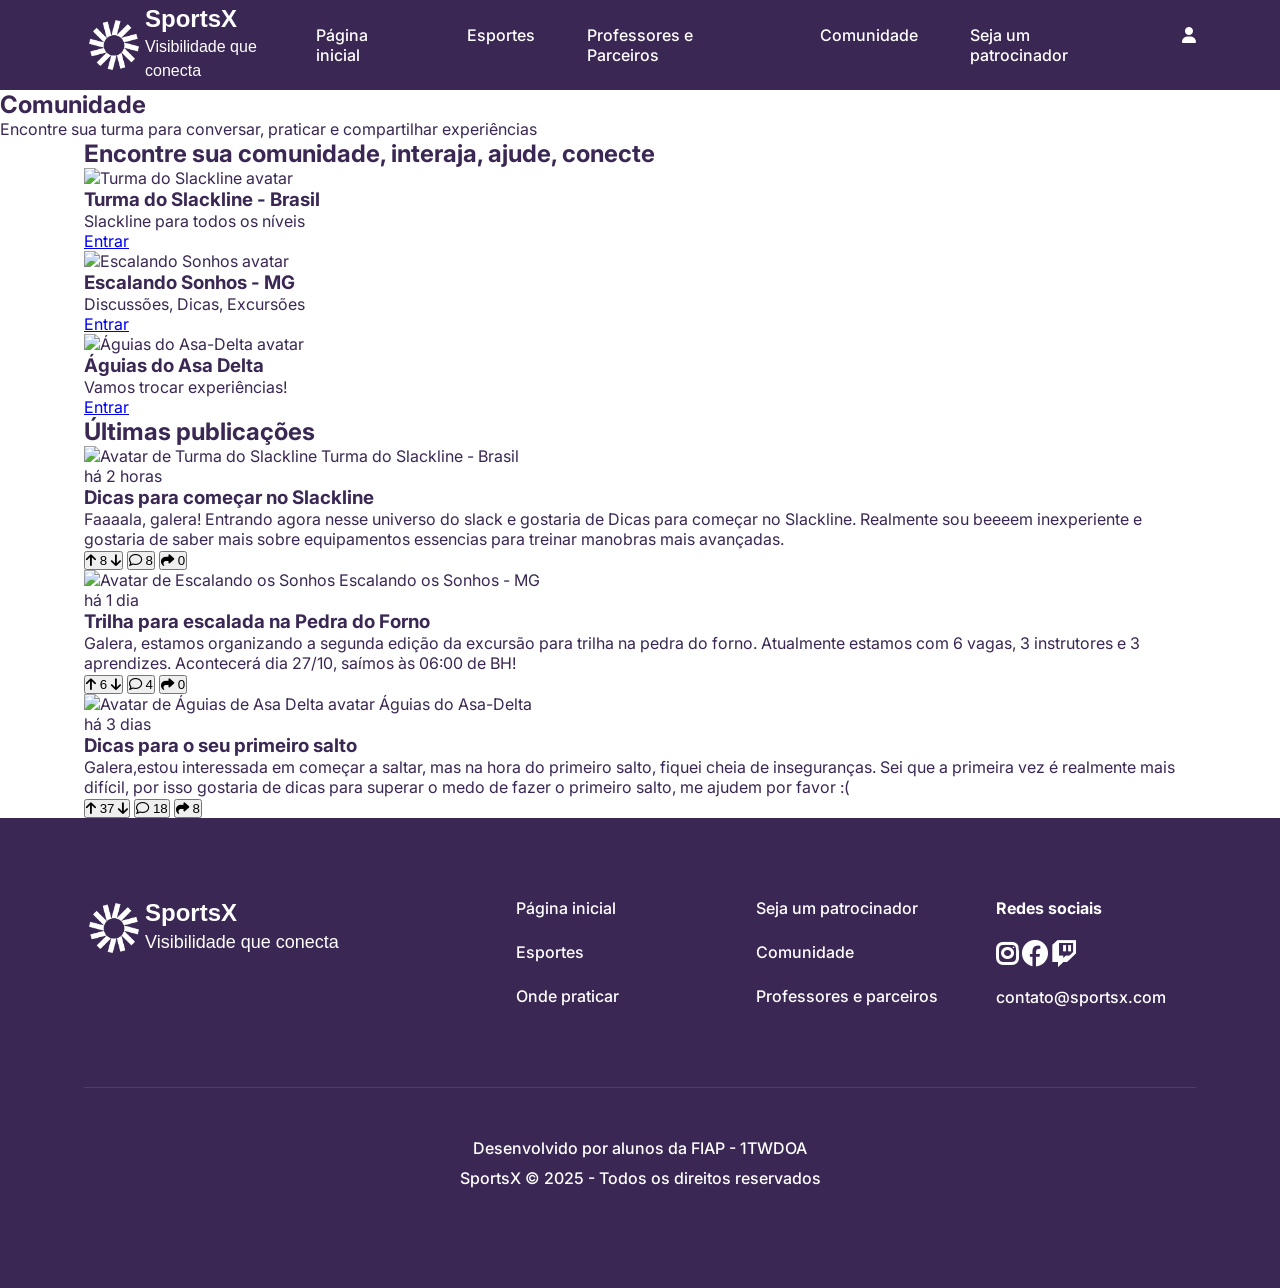
==== comunidade.html @ b51b9fe9 "unindo repositorios" ====
<!DOCTYPE html>
<html lang="pt-BR">

<head>
    <meta charset="UTF-8" />
    <meta name="viewport" content="width=device-width, initial-scale=1.0" />
    <title>Sports X</title>

    <!-- favicon -->
    <link rel="icon" href="images/favicon.io.webp" type="image/png" />

    <!-- Chamada google fonts -->

    <!-- fonte Instrument -->
    <link rel="preconnect" href="https://fonts.googleapis.com" />
    <link rel="preconnect" href="https://fonts.gstatic.com" crossorigin />
    <link
        href="https://fonts.googleapis.com/css2?family=Instrument+Sans:ital,wght@0,400..700;1,400..700&family=Inter:ital,opsz,wght@0,14..32,100..900;1,14..32,100..900&display=swap"
        rel="stylesheet" />

    <!-- fonte Outfit -->
    <link rel="preconnect" href="https://fonts.googleapis.com" />
    <link rel="preconnect" href="https://fonts.gstatic.com" crossorigin />
    <link
        href="https://fonts.googleapis.com/css2?family=Instrument+Sans:ital,wght@0,400..700;1,400..700&family=Inter:ital,opsz,wght@0,14..32,100..900;1,14..32,100..900&display=swap"
        rel="stylesheet" />

    <!-- fonte Inter -->
    <link rel="preconnect" href="https://fonts.googleapis.com" />
    <link rel="preconnect" href="https://fonts.gstatic.com" crossorigin />
    <link
        href="https://fonts.googleapis.com/css2?family=Inter:ital,opsz,wght@0,14..32,100..900;1,14..32,100..900&display=swap"
        rel="stylesheet" />

    <!-- Chamada FontAwesome -->
    <link rel="stylesheet" href="https://cdnjs.cloudflare.com/ajax/libs/font-awesome/6.4.0/css/all.min.css" />

    <!-- Chamada CSS  -->
    <link rel="stylesheet" href="css/style.css" />
    <link rel="stylesheet" href="css/var.css" />
</head>

<body>
    <header class="site-header">
        <div class="header-container container">
            <a href="#" class="logo">
                <img src="images/logo.webp" alt="logo SportsX" class="logo-icon">
                <div class="logo-text">
                    <span class="logo-title">SportsX</span>
                    <span class="logo-subtitle">Visibilidade que conecta</span>
                </div>
            </a>

            <nav class="main-nav">
                <ul>
                    <li><a href="index.html#section-hero">Página inicial</a></li>
                    <li><a href="esporte-descricao-sobre.html#section-sports"">Esportes</a></li>
                    <li><a href="professores-e-parceiros.html#section-teachers">Professores e Parceiros</a></li>
                    <li><a href="#section-testimonials">Comunidade</a></li>
                    <li><a href="seja-um-patrocinador.html#section-sponsor">Seja um patrocinador</a></li>
                    <li><a href="#" class="user-icon" title="Perfil do usuário"><i class="fa-solid fa-user"></i></a></li>
                </ul>
            </nav>

<!---------------------------------------------- Botão menu hamburguer  ------------------------------------------------>
            <button class="hamburguer" aria-label="Abrir menu de navegação">
                <i class="fa-solid fa-bars"></i>
            </button>
    </header>

<!--=============================================================== Começo da página ========================================================================-->
<section id="communities-hero" class="communities-hero-section">
  <div class="communities-hero-container">
    <div class="communities-hero-content">
      <h1>Comunidade</h1>
      <p>Encontre sua turma para conversar, praticar e compartilhar experiências</p>
    </div>
  </div>
</section>


<!--================================================================= Comunidades ===========================================================================-->
    <section id="communities" class="communities-section">
        <div class="container">
            <h2 class="communities-title">Encontre sua comunidade, interaja, ajude, conecte</h2>
            <div class="communities-grid">

                <!------------------------- Comunidade 1 ---------------------------->
                <div class="community-card">
                    <div class="community-card-info">
                        <img src="images/turma-de-slackline-avatar.webp" alt="Turma do Slackline avatar" class="avatar">
                        <div class="community-card-text">
                            <h3>Turma do Slackline - Brasil</h3>
                            <p>Slackline para todos os níveis</p>
                        </div>
                    </div>
                    <a href="#" class="btn-join">Entrar</a>
                </div>

                <!---------------------------- Comunidade 2 -------------------------->
                 <div class="community-card">
                    <div class="community-card-info">
                        <img src="images/escalando-sonhos-avatar.webp" alt="Escalando Sonhos avatar" class="avatar">
                        <div class="community-card-text">
                            <h3>Escalando Sonhos - MG</h3>
                            <p>Discussões, Dicas, Excursões</p>
                        </div>
                    </div>
                    <a href="#" class="btn-join">Entrar</a>
                </div>

                <!-------------------- Comunidade 3 ---------------------->
                <div class="community-card">
                    <div class="community-card-info">
                        <img src="images/aguias-da-asa-delta-avatar.webp" alt="Águias do Asa-Delta avatar"
                            class="avatar">
                        <div class="community-card-text">
                            <h3>Águias do Asa Delta</h3>
                            <p>Vamos trocar experiências!</p>
                        </div>
                    </div>
                    <a href="#" class="btn-join">Entrar</a>
                </div>
            </div>
        </div>
    </section>

<!--================================================================== Posts Cards ==========================================================================-->
    <section id="posts" class="posts-section">
        <div class="container posts-container">
            <h2 class="posts-title">Últimas publicações</h2>
            <div class="posts-list">

                <!----------------------------------- Post Card 1 ----------------------------->
                <article class="post-card">
                    <header class="post-header">
                        <div class="post-author">
                            <img src="images/turma-de-slackline-avatar-coment.webp" alt="Avatar de Turma do Slackline"
                                class="avatar">
                            <span class="author-name">Turma do Slackline - Brasil</span>
                        </div>
                        <span class="post-time">há 2 horas</span>
                    </header>

                    <div class="post-content">
                        <h3>Dicas para começar no Slackline</h3>
                        <p>Faaaala, galera! Entrando agora nesse universo do slack e gostaria de Dicas para começar no
                            Slackline. Realmente sou beeeem inexperiente e gostaria de saber mais sobre equipamentos
                            essencias para treinar manobras mais avançadas.</p>
                    </div>
                    <footer class="post-actions">
                        <button class="action-button vote-button">
                            <i class="fa-solid fa-arrow-up"></i>
                            <span>8</span>
                            <i class="fa-solid fa-arrow-down"></i>
                        </button>

                        <button class="action-button">
                            <i class="fa-regular fa-comment"></i>
                            <span>8</span>
                        </button>

                        <button class="action-button">
                            <i class="fa-solid fa-share"></i>
                            <span>0</span>
                        </button>
                    </footer>
                </article>

                <!--------------------------------------- Post Card 2 --------------------------------------->
                <article class="post-card">
                    <header class="post-header">
                        <div class="post-author">
                            <img src="images/escalando-sonhos-avatar.webp" alt="Avatar de Escalando os Sonhos"
                                class="avatar">
                            <span class="author-name">Escalando os Sonhos - MG</span>
                        </div>
                        <span class="post-time">há 1 dia</span>
                    </header>
                    <div class="post-content">
                        <h3>Trilha para escalada na Pedra do Forno</h3>
                        <p>Galera, estamos organizando a segunda edição da excursão para trilha na pedra do forno.
                            Atualmente estamos com 6 vagas, 3 instrutores e 3 aprendizes. Acontecerá dia 27/10, saímos
                            às 06:00 de BH!</p>
                    </div>
                    <footer class="post-actions">
                        <button class="action-button vote-button">
                            <i class="fa-solid fa-arrow-up"></i>
                            <span>6</span>
                            <i class="fa-solid fa-arrow-down"></i>
                        </button>

                        <button class="action-button">
                            <i class="fa-regular fa-comment"></i>
                            <span>4</span>
                        </button>

                        <button class="action-button">
                            <i class="fa-solid fa-share"></i>
                            <span>0</span>
                        </button>
                    </footer>
                </article>

                <!---------------------------------- Post Card 3 -------------------------------->
                <article class="post-card">
                    <header class="post-header">
                        <div class="post-author">
                            <img src="images/aguias-da-asa-delta-avatar.webp" alt="Avatar de Águias de Asa Delta avatar"
                                class="avatar">
                            <span class="authot-name">Águias do Asa-Delta</span>
                        </div>
                        <span class="post-time">há 3 dias</span>
                    </header>
                    <div class="post-content">
                        <h3>Dicas para o seu primeiro salto</h3>
                        <p>Galera,estou interessada em começar a saltar, mas na hora do primeiro salto, fiquei cheia de
                            inseguranças. Sei que a primeira vez é realmente mais difícil, por isso gostaria de dicas
                            para superar o medo de fazer o primeiro salto, me ajudem por favor :(</p>
                    </div>
                    <footer class="post-actions">
                        <button class="action-button vote-button">
                            <i class="fa-solid fa-arrow-up"></i>
                            <span>37</span>
                            <i class="fa-solid fa-arrow-down"></i>
                        </button>

                        <button class="action-button">
                            <i class="fa-regular fa-comment"></i>
                            <span>18</span>
                        </button>

                        <button class="action-button">
                            <i class="fa-solid fa-share"></i>
                            <span>8</span>
                        </button>
                    </footer>
                </article>
            </div>
        </div>
    </section>

<!--====================================================================== Rodapé ===========================================================================-->
    <footer id="section-footer" class="site-footer">
        <div class="container footer-main">
            <div class="footer-column footer-logo-column">
                <a href="#" class="logo">
                    <img src="images/logo.webp" alt="SportsX Logo Icon" class="logo-icon">
                    <div class="logo-text">
                        <span class="logo-title">SportsX</span>
                        <span class="logo-subtitle">Visibilidade que conecta</span>
                    </div>
                </a>
            </div>
            <div class="footer-column">
                <nav class="footer-nav">
                    <ul>
                        <li><a href="index.html#section-hero">Página inicial</a></li>
                        <li><a href="esporte-descricao-sobre.html#section-sports">Esportes</a></li>
                        <li><a href="onde-praticar-mapa.html#section-local">Onde praticar</a></li>
                    </ul>
                </nav>
            </div>
            <div class="footer-column">
                <nav class="footer-nav">
                    <ul>
                        <li><a href="seja-um-patrocinador.html#section-sponsor">Seja um patrocinador</a></li>
                        <li><a href="#section-testimonials">Comunidade</a></li>
                        <li><a href="professores-e-parceiros.html#section-teachers">Professores e parceiros</a></li>
                    </ul>
                </nav>
            </div>
            <div class="footer-column">
                <h6 class="footer-heading">Redes sociais</h6>
                <div class="social">
                    <a href="#" target="_blank" aria-label="Instagram"><i class="fa-brands fa-instagram"></i></a>
                    <a href="#" target="_blank" aria-label="Facebook"><i class="fa-brands fa-facebook"></i></a>
                    <a href="#" target="_blank" aria-label="Twitch"><i class="fa-brands fa-twitch"></i></a>
                </div><br>
                <a href="mailito:contato@sportsx.com" class="footer-link">contato@sportsx.com</a>
            </div>

            <div class="container footer-bottom">
                <p>Desenvolvido por alunos da FIAP - 1TWDOA</p>
                <p>SportsX © 2025 - Todos os direitos reservados</p>
            </div>
        </div>
    </footer>
    <script src="js/script.js"></script>
</body>

</html>
---- css/style.css ----
* {
  box-sizing: border-box;
  margin: 0;
  padding: 0;
}

body {
  font-family: var(--font-primary);
  background-color: var(--text-light);
  color: var(--text-dark);
  -webkit-font-smoothing: antialasing;
  -moz-osx-font-smoothing: grayscale;
}

.container {
  width: 100%;
  max-width: 1440;
  margin-left: auto;
  margin-right: auto;
  padding: 0 84px 0 84px;
}

.btn {
  display: flex;
  width: 293px;
  height: 48px;
  justify-content: center;
  align-items: center;
  padding: 16px, 32px;
  gap: 10px;
  border-radius: 8px;
  margin: 0 84px 0 84px;
  background-color: var(--primary-color);
  color: var(--text-light);
  text-decoration: none;
  font-weight: 400;
  font-size: 16px;
  border: none;
  cursor: pointer;
  transition: opacity 0.3s ease;
  text-align: center;
  transition: background-color 0.4s ease;
}

.btn:hover {
  background-color: var(--secondary-color);
  color: var(--text-dark);
}

.section-header {
  text-align: center;
  max-width: 840px;
  margin: 0 auto 60px;
  display: flex;
  flex-direction: column;
  align-items: center;
  gap: 8px;
}

.section-decorator {
  width: 48px;
  height: 48px;
}

.section-title {
  font-size: 28px;
  font-weight: 600;
  line-height: 1.4;
  letter-spacing: -2px;
  color: var(--text-dark);
  margin: 0;
}

.section-subtitle {
  font-size: 16px;
  font-weight: 400;
  line-height: 1.7;
  color: var(--text-dark);
  margin: 0;
  max-width: 640px;
}

@media (max-width: 1200px) {
  .container {
    padding: 0 40px 0 40px;
  }
}

@media (max-width: 768px) {
  .container {
    padding: 0 20px 0 20px;
  }

  .section-title {
    font-size: 24px;
  }

  .section-subtitle {
    font-size: 14px;
  }
}

/* CSS para a section:header */
.site-header {
  background-color: var(--primary-color);
  padding: 7px 0;
  position: sticky;
  top: 0;
  z-index: 100;
}

.header-container {
  display: flex;
  justify-content: space-between;
  align-items: center;
}

.logo {
  display: flex;
  align-items: center;
  gap: 1px;
  text-decoration: none;
}

.logo-icon {
  width: 60px;
  height: 60px;
  gap: 10px;
  padding: 5px;
}

.logo-text {
  display: flex;
  flex-direction: column;
  gap: 4px;
  color: var(--text-light);
}

.logo-title {
  font-family: var(--font-logo);
  font-weight: 700;
  font-size: 24px;
  line-height: 1;
}

.logo-subtitle {
  font-family: var(--font-logo);
  font-weight: 300;
  font-size: 16px;
  line-height: 1.5;
}

.hamburguer {
  display: none;
  flex-direction: column;
  justify-content: space-around;
  width: 30px;
  height: 25px;
  font-size: 16px;
  background: var(--primary-color);
  border: none;
  color: var(--text-light);
  cursor: pointer;
  padding: 0;
  z-index: 1001;
}

.main-nav ul {
  display: flex;
  list-style: none;
  margin: 0;
  padding: 0;
  gap: 52px;
}

.main-nav a {
  color: var(--text-light);
  text-decoration: none;
  font-size: 16px;
  font-weight: 500;
  transition: opacity 0.3s ease;
}

.main-nav a:hover {
  color: var(--secondary-color);
}

.user-icon {
  width: 24px;
  height: 24px;
  gap: 20px;
}

@media (max-width: 768px) {
  .hamburguer {
    display: block;
  }

  .main-nav ul {
    display: none;
    position: absolute;
    top: 70px;
    right: 20px;
    flex-direction: column;
    gap: 15px;
    background: var(--primary-color);
    padding: 15px;
    border-radius: 8px;
  }

  .main-nav ul.active {
    display: flex;
  }

  .main-nav li {
    width: 100%;
    text-align: center;
  }

  .main-nav a {
    display: block;
    padding: 15px 20px;
    width: 100%;
    border-bottom: 1px solid rgba(255, 255, 255, 0.1);
  }

  .main-nav a:last-child {
    border-bottom: none;
  }

  /* Animação para menu hamburguer*/
  .hamburguer.active .hamburguer-line:nth-child(1) {
    transform: rotate(45deg) translate(5px, 5px);
  }

  .hamburguer.active .hamburguer-line:nth-child(2) {
    opacity: 0;
  }

  .hamburguer.active .hamburguer-line:nth-child(3) {
    transform: rotate(-45deg) translate(7px, -6px);
  }
}

/* CSS para a section:hero  */
.hero-section {
  background-image: linear-gradient(rgba(0, 0, 0, 0.3), rgba(0, 0, 0, 0.3)),
    url(../images/background-mulher-escalando.png);
  background-size: cover;
  background-position: center;
  min-height: 690px;
  display: flex;
  align-items: center;
  padding: 60px 0;
}

.hero-content {
  max-width: 690px;
  color: var(--text-light);
}

.hero-title {
  font-size: 48px;
  font-weight: 600;
  line-height: 1.2;
  margin: 0 94px 18px 94px;
}

.hero-subtitle {
  font-size: 20px;
  font-weight: 500;
  line-height: 1.4;
  max-width: 595px;
  margin: 0 101px 40px;
}

@media (max-width: 768px) {
  .hero-section {
    text-align: center;
    justify-content: center;
  }

  .hero-title {
    font-size: 36px;
  }

  .hero-subtitle {
    font-size: 18px;
    margin-left: auto;
    margin-right: auto;
  }
}

/* CSS para a section:sports */
.sports-section {
  padding: 120px 0;
  position: relative;
  overflow: hidden;
}

.sports-grid {
  display: grid;
  grid-template-columns: repeat(auto-fit, minmax(250px, 1fr));
  gap: 20px;
}

.sport-card {
  position: relative;
  overflow: hidden;
  border-radius: 12px;
  cursor: pointer;
  text-decoration: none;
  color: inherit;
  transition: transform 0.3s ease;
}

.sport-card-bg {
  width: 100%;
  height: auto;
  display: block;
  transition: transform 0.3s ease, filter 0.3s ease;
}

/* Zoom suave ao passar o mouse */
.sport-card:hover .sport-card-bg {
  transform: scale(1.05);
  filter: brightness(0.9);
  /* escurece um pouco a imagem */
}

/* Overlay com degradê */
.sport-card-overlay {
  position: absolute;
  bottom: 0;
  left: 0;
  width: 100%;
  height: 50%;
  background: linear-gradient(to top, rgba(58, 39, 83, 0), transparent);
  /* transparente inicial */
  display: flex;
  align-items: flex-end;
  justify-content: flex-end;
  padding: 15px;
  box-sizing: border-box;
  transition: background 0.3s ease;
  /* transição suave do degradê */
}

.sport-card:hover .sport-card-overlay {
  background: linear-gradient(to top, rgba(58, 39, 83, 0.6), transparent);
  /* degradê roxo */
}

/* Título dentro do overlay */
.sport-card-title {
  margin: 0;
  color: var(--text-light);
  font-size: 24px;
  display: flex;
  align-items: end;
  gap: 8px;
}

.bg-decorator-1,
.bg-decorator-2 {
  position: absolute;
  z-index: -1;
  pointer-events: none;
}

.bg-decorator-1 {
  width: 257px;
  height: 257px;
  top: 450px;
  left: 5px;
  transform: rotate(-30deg);
  flex-shrink: 0;
}

.bg-decorator-2 {
  width: 380px;
  height: 380px;
  top: 350px;
  right: -27px;
  transform: rotate(-15deg);
  flex-shrink: 0;
}

@media (max-width: 1024px) {
  .sports-grid {
    grid-template-columns: repeat(2, 1fr);
  }
}

@media (max-width: 600px) {
  .sports-grid {
    grid-template-columns: 1fr;
  }

  .sports-section {
    padding: 80px 0;
  }
}

/* CSS para a section:teachers  */
.teachers-section {
  margin: 0 auto;
  padding: 40px 20px;
  background-color: #fdfdfd;
}

.teachers-grid {
  display: grid;
  grid-template-columns: repeat(4, 1fr);
  gap: 32px;
  margin-bottom: 48px;
  justify-items: center;
}

.teacher-card {
  background-color: var(--text-light);
  border-radius: 8px;
  overflow: hidden;
  box-shadow: 0 4px 20px rgba(0, 0, 0, 0.05);
  display: flex;
  flex-direction: column;
  text-align: left;
}

.teacher-card-image-wrapper {
  position: relative;
  aspect-ratio: 1/1;
  transition: transform 0.3s ease;
}

.teacher-card-img {
  width: 100%;
  height: auto;
  display: block;
  object-fit: cover;
  transition: transform 0.3s ease, filter 0.3s ease;
}

.teacher-card-image-wrapper:hover .teacher-card-img {
  transform: scale(1.05);
  filter: brightness(0.9);
}

.teacher-card-image-overlay {
  position: absolute;
  bottom: 0;
  left: 0;
  right: 0;
  padding: 16px;
  color: var(--text-light);
  background: linear-gradient(
    180deg,
    rgba(58, 39, 83, 0) 0% rgba(58, 39, 83, 0.6) 100%
  );
}

.teacher-name {
  font-family: var(--font-secondary);
  font-size: 20px;
  font-weight: 700;
  margin: 0 1px 3px 0;
  text-align: start;
}

.teacher-location {
  font-size: 14px;
  margin: 0;
  display: flex;
  align-items: center;
  gap: 4px;
}

.teacher-card-body {
  padding: 16px;
  display: flex;
  flex-direction: column;
  gap: 16px;
  flex-grow: 1;
}

.teacher-card-rating {
  display: flex;
  align-items: center;
  gap: 8px;
  font-family: var(--font-secondary);
  font-size: 16px;
}

.rating-count {
  color: var(--text-dark);
  margin-left: 3px;
}

.teacher-sport {
  color: var(--accent-color);
  font-weight: 700;
  font-size: 20px;
  text-align: start;
  margin: 0;
}

.teacher-card-level {
  background-color: var(--secondary-color);
  color: var(--accent-color);
  font-size: 14px;
  font-weight: 500;
  padding: 4px 8px;
  border-radius: 10px;
  display: inline-flex;
  align-items: center;
  gap: 8px;
  align-self: flex-start;
}

.teacher-card-desc {
  font-family: var(--font-secondary);
  font-size: 16px;
  text-align: start;
  line-height: 1.2;
  margin: 0 0 auto 0;
  flex-grow: 1;
  padding-bottom: 16px;
}

.teacher-card-link {
  font-family: var(--font-secondary);
  font-weight: 700;
  font-size: 16px;
  color: var(--accent-color);
  text-decoration: none;
  display: flex;
  align-items: center;
  gap: 8px;
  align-self: flex-start;
}

.teachers-section,
.section-ver-mais {
  text-align: center;
  margin-top: 48px;
}

.btn-ver-mais {
  display: flex;
  width: 223px;
  height: 48px;
  justify-content: center;
  align-items: center;
  padding: 1px, 2px;
  gap: 10px;
  border-radius: 8px;
  margin: auto;
  margin-bottom: 50px;
  background-color: var(--primary-color);
  color: var(--text-light);
  text-decoration: none;
  font-weight: 400;
  font-size: 16px;
  border: none;
  cursor: pointer;
  transition: opacity 0.3s ease;
  text-align: center;
  transition: background-color 0.4s ease;
}

.btn-ver-mais:hover {
  background-color: var(--secondary-color);
  color: var(--text-dark);
}

@media (max-width: 1200px) {
  .teachers-grid {
    grid-template-columns: repeat(2, 1fr);
  }
}

@media (max-width: 600px) {
  .teachers-grid {
    grid-template-columns: 1fr;
  }

  .teachers-section {
    padding: 80px 0;
  }
}

/* CSS para a section:testimonials  */
.testimonials-section {
  background-color: var(--primary-color);
  color: var(--text-light);
  padding: 120px 0;
}

.testimonials-section .section-title,
.testimonials-section .section-subtitle {
  color: var(--text-light);
}

.testimonials-wrapper {
  display: flex;
  gap: 60px;
  justify-content: center;
  align-items: center;
  flex-wrap: wrap;
}

.testimonial-card {
  display: flex;
  gap: 30px;
  align-items: center;
  max-width: 570px;
}

.testimonial-person {
  width: 215px;
  height: 239px;
  object-fit: cover;
  border-radius: 15px;
  flex-shrink: 0;
}

.testimonial-content {
  display: flex;
  flex-direction: column;
  gap: 10px;
}

.testimonial-rating {
  display: flex;
  gap: 6px;
}

.testimonial-content blockquote {
  font-size: 16px;
  line-height: 28px;
  font-style: normal;
  margin: 0;
}

.testimonial-content cite {
  font-weight: 600;
  font-style: italic;
  font-size: 16px;
  line-height: 18px;
  letter-spacing: -0.2px;
  margin-top: 20px;
}

@media (max-width: 1200px) {
  .testimonials-wrapper {
    flex-direction: column;
  }
}

@media (max-width: 600px) {
  .testimonial-card {
    flex-direction: column;
    text-align: center;
  }

  .testimonial-rating {
    justify-content: center;
  }

  .testimonials-section {
    padding: 80px 0;
  }
}

/* CSS para a section:sponsor  */
.sponsor-section {
  padding: 120px 0;
  background-color: var(--text-light);
}

.sponsor-container {
  display: flex;
  flex-direction: column;
  align-items: center;
  gap: 24px;
  text-align: center;
}

@media (max-width: 768px) {
  .sponsor-section {
    padding: 80px 0;
  }
}

/* CSS para a section:footer  */
.site-footer {
  background-color: var(--primary-color);
  color: var(--text-light);
  padding: 80px 0 40px;
  font-size: 16px;
  font-weight: 500;
}

.footer-main {
  display: flex;
  justify-content: space-between;
  flex-wrap: wrap;
  gap: 40px;
  padding-bottom: 60px;
}

.footer-column {
  flex: 1;
  min-width: 200px;
}

.footer-logo-column {
  flex-basis: 25%;
}

.footer-logo-column .logo-subtitle {
  font-size: 18px;
}

.footer-nav ul {
  list-style: none;
  padding: 0;
  margin: 0;
  display: flex;
  flex-direction: column;
  gap: 24px;
}

.footer-nav a,
.footer-link {
  color: var(--text-light);
  text-decoration: none;
  transition: opacity 0.3s ease;
}

.footer-nav a:hover,
.footer-link:hover {
  color: var(--secondary-color);
}

.footer-heading {
  font-size: 16px;
  font-weight: 700;
  margin: 0 0 24px 0;
}

.social .fa-brands {
  font-size: 25px;
  font-weight: 700;
  color: var(--text-light);
  text-decoration: none;
  line-height: 1;
  gap: 10px;
}

.fa-brands:hover {
  color: var(--secondary-color);
}

.footer-bottom {
  text-align: center;
  padding-top: 40px;
  margin-top: 40px;
  border-top: 1px solid rgba(255, 255, 255, 0.1);
}

.footer-bottom p {
  margin: 10px 0 0;
}

@media (max-width: 992px) {
  .footer-main {
    display: grid;
    grid-template-columns: repeat(2, 1fr);
    gap: 50px;
  }

  .footer-logo-column {
    grid-column: 1 / -1;
    margin-bottom: 20px;
  }
}

@media (max-width: 600px) {
  .footer-main {
    grid-template-columns: 1fr;
    text-align: center;
  }

  .footer-logo-column .logo {
    justify-content: center;
  }

  .footer-nav ul {
    gap: 16px;
  }
}
____________________________________________________________________________________________________________________________________________________

/* CSS para a página de Esportes - descrição  */
/* CSS para a section:sports-details  */
.sport-details-section {
  padding: 80px 0;
}

.sport-details-grid {
  display: grid;
  grid-template-columns: 1fr 1fr;
  gap: 48px;
  align-items: start;
}

.sport-visuals img {
  width: 596px;
  height: 396px;
  flex-shrink: 0;
}

.sport-visuals h1 {
  font-size: 48px;
  font-weight: 600;
  color: var(--accent-color);
  margin: 100px 0 24px 0;
}

.sport-info h2 {
  font-size: 24px;
  font-weight: 600;
  color: var(--accent-color);
  margin-bottom: 24px;
  margin-top: 205px;
}

.sport-info p {
  font-size: 16px;
  line-height: 32px;
  color: var(--text-dark);
  margin-bottom: 76px;
}

.tag-container {
  display: flex;
  flex-wrap: wrap;
  gap: 16px;
}

.tag {
  display: inline-flex;
  align-items: center;
  gap: 8px;
  padding: 8px 12px;
  background-color: var(--accent-color);
  color: var(--text-light);
  border-radius: 10px;
  font-size: 14px;
  font-weight: 500;
}

.tag.tag-adrenalina {
  gap: 4px;
}

.tag .icon-group {
  position: relative;
  width: 60px;
  height: 14px;
}

.tag.tag-adrenalina .icon-group {
  width: 50px;
}

.tag .icon-group img:nth-child(1) {
  left: 0;
}
.tag .icon-group img:nth-child(2) {
  left: 11px;
}
.tag .icon-group img:nth-child(3) {
  left: 22px;
}

.tag.tag-adrenalina .icon-group img:nth-child(2) {
  left: 18px;
}

@media (max-width: 992px) {
  .sport-details-grid {
    grid-template-columns: 1fr;
    gap: 40px;
  }

  .sport-info p {
    margin-bottom: 40px;
  }
}

/* CSS para a section:teachers da página esportes  */
.teachers-grid-esportes {
  display: grid;
  grid-template-columns: repeat(auto-fit, minmax(300px, 1fr));
  gap: 20px;
  justify-items: center;
}

.teachers-title {
  font-size: 24px;
  font-weight: 600;
  color: var(--accent-color);
  line-height: 32px;
  max-width: 542px;
  margin: 0 auto 20px;
  text-align: center;
}

.container-teachers {
  width: 100%;
  display: flex;
  flex-direction: column;
  align-items: center;
  gap: 20px;
  align-self: stretch;
  padding: 120px 0;
}

___________________________________________________________________________________________________________________________________________________

/* CSS para a section:professors  */
.professors-section {
  padding-top: 60px;
  padding-bottom: 80px;
  text-align: center;
}

.section-title-professors {
  color: var(--accent-color);
  font-weight: 600;
  font-size: 48px;
  line-height: 1.2;
  margin-bottom: 40px;
  margin-top: 120px;
}

.search-container {
  display: flex;
  flex-direction: column;
  align-items: center;
  gap: 24px;
  margin-bottom: 56px;
}

.search-subtitle {
  color: var(--accent-color);
  font-weight: 600;
  font-size: 32px;
  line-height: 1.2;
  letter-spacing: -2px;
}

.search-form {
  display: flex;
  align-items: center;
  background-color: var(--bg-light-gray);
  border-radius: 28px;
  padding: 4px;
  width: 100%;
  max-width: 486px;
}

.search-input {
  display: flex;
  flex-grow: 1;
  border: none;
  background: transparent;
  padding: 12px 20px;
  font-family: var(--font-primary);
  font-size: 16px;
  font-weight: 300;
  text-align: center;
  color: var(--text-dark);
}

.search-input:focus {
  outline: none;
}

.search-button {
  display: flex;
  background-color: var(--primary-color);
  color: var(--text-light);
  border: none;
  border-radius: 30px;
  padding: 8px 16px;
  font-family: var(--font-primary);
  font-size: 16px;
  font-weight: 300;
  cursor: pointer;
  transition: background-color 0.3s;
  gap: 10px;
  margin-right: 5px;
}

.search-button:hover {
  background-color: var(--accent-color);
}

.professors-grid {
  display: grid;
  grid-template-columns: repeat(auto-fit, minmax(400px, 1fr));
  gap: 56px 30px;
  margin-bottom: 56px;
  text-align: left;
}

.testimonial-carousel {
  position: relative;
  overflow: hidden;
  width: 100%;
}

.testimonial-track {
  display: flex;
  transition: transform 0.5s ease-in-out;
  width: 100%;
}

.testimonial-slide {
  display: flex;
  justify-content: center;   /* centraliza os dois cards juntos */
  align-items: stretch;
  min-width: 100%;           /* cada slide ocupa toda a tela */
  gap: 40px;
  box-sizing: border-box;
}

.testimonial-card {
  width: 45%;                 /* dois cards lado a lado */
  max-width: 50%;
  background: transparent;
  padding: 20px;
  display: flex;
  align-items: center;        /* imagem e texto alinhados na vertical */
  gap: 20px;
}

.testimonial-person {
  width: 180px;
  height: 180px;
  object-fit: cover;
  border-radius: 12px;
  flex-shrink: 0;
}

.testimonial-content {
  text-align: left;
}

.carousel-btn {
  position: absolute;
  top: 50%;
  transform: translateY(-50%);
  background: var(--color-primary, #674695);
  color: #fff;
  border: none;
  padding: 10px;
  cursor: pointer;
  border-radius: 50%;
  z-index: 10;
  width: 35px;
}

.carousel-btn.prev { left: 10px; }
.carousel-btn.next { right: 10px; }
---- css/var.css ----
:root {
  --primary-color: #3a2753;
  --secondary-color: #d2e524;
  --accent-color: #674695;
  --text-light: #ffffff;
  --text-dark: #3a2753;
  --bg-light-gray: #ece6f0;
  --linear-gradient: linear-gradient(
    180deg,
    rgba(0, 0, 0, 0) 0%,
    rgba(58, 39, 83, 0.6) 100%
  );
  --font-primary: "Inter", sans-serif;
  --font-secondary: "Instrument Sans", sans-serif;
  --font-logo: "Outfit", sans-serif;
}
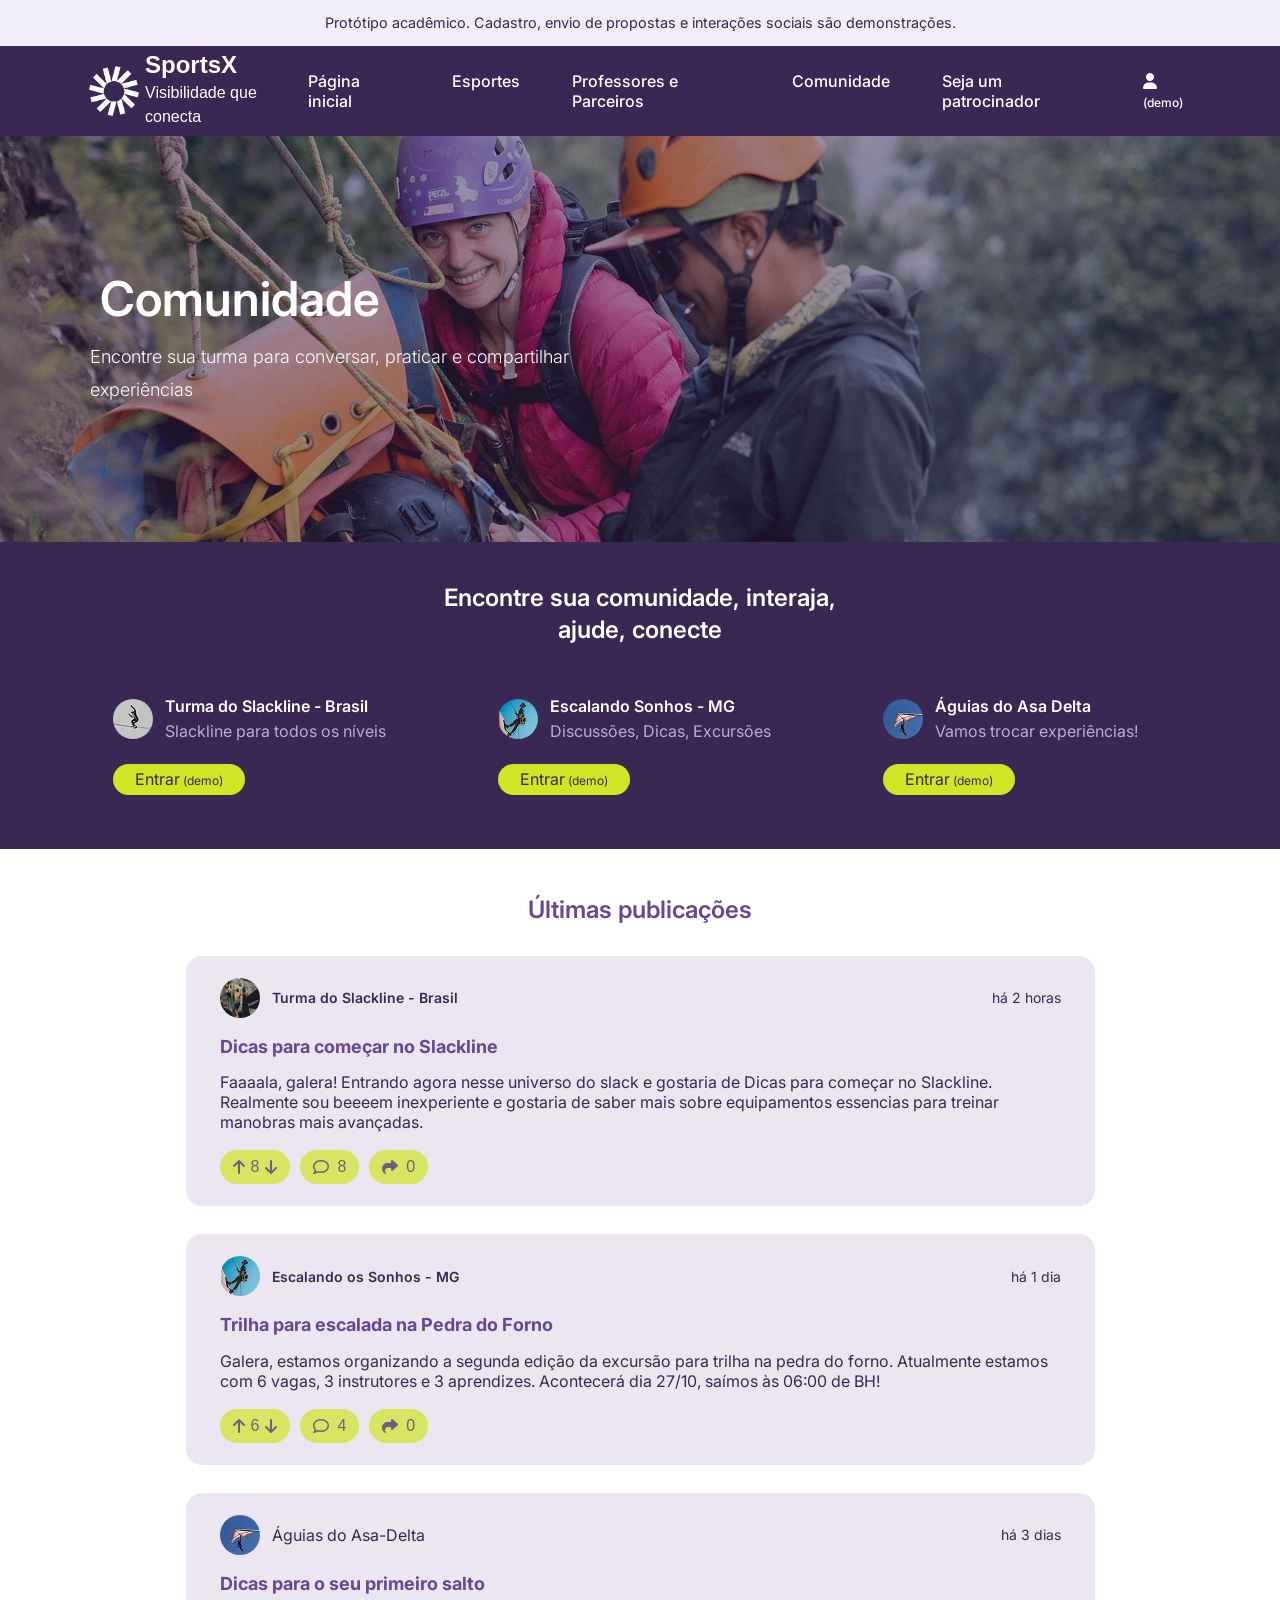
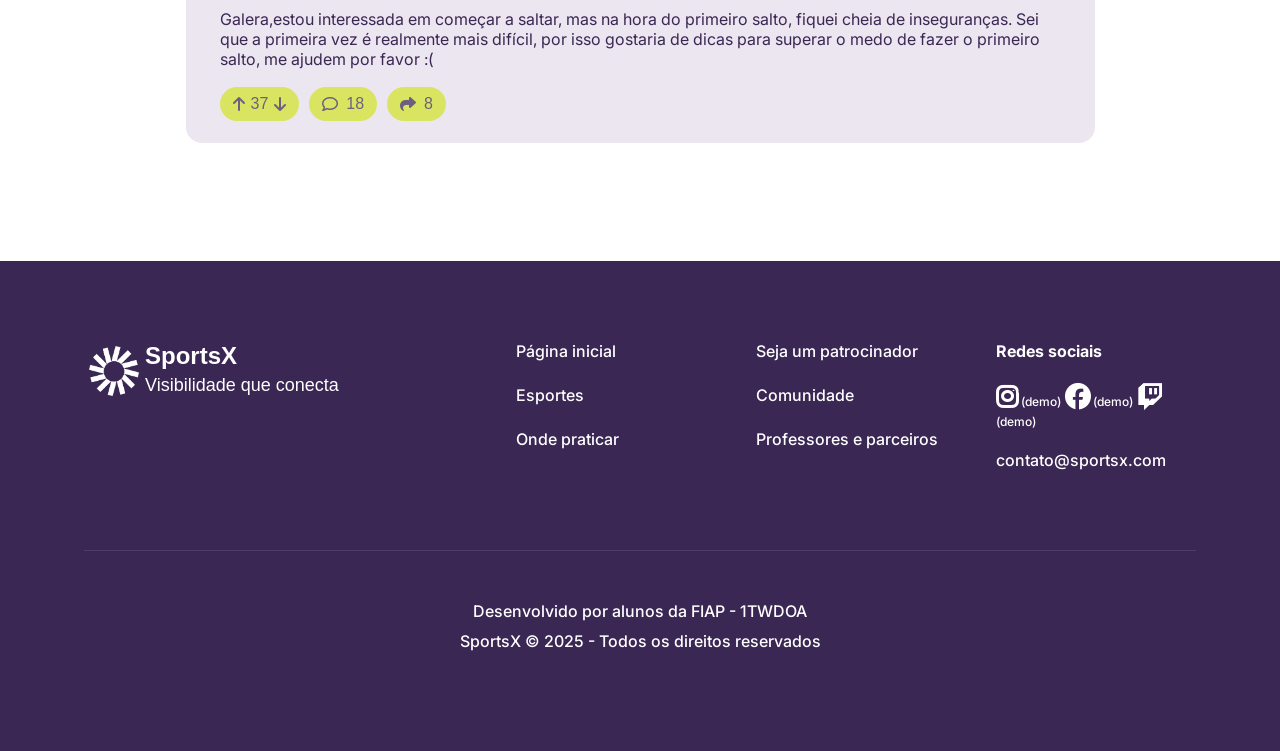
==== commit cd07dbf6: "Finaliza navegação responsiva e busca do SportsX" ====
--- a/comunidade.html
+++ b/comunidade.html
@@ -7,7 +7,7 @@
     <title>Sports X</title>
 
     <!-- favicon -->
-    <link rel="icon" href="images/favicon.io.webp" type="image/png" />
+    <link rel="icon" href="images/favicon.io.webp" type="image/webp" />
 
     <!-- Chamada google fonts -->
 
@@ -36,14 +36,15 @@
     <link rel="stylesheet" href="https://cdnjs.cloudflare.com/ajax/libs/font-awesome/6.4.0/css/all.min.css" />
 
     <!-- Chamada CSS  -->
-    <link rel="stylesheet" href="css/style.css" />
+    <link rel="stylesheet" href="css/style.css?v=20261119" />
     <link rel="stylesheet" href="css/var.css" />
 </head>
 
 <body>
+    <p class="demo-notice">Protótipo acadêmico. Cadastro, envio de propostas e interações sociais são demonstrações.</p>
     <header class="site-header">
         <div class="header-container container">
-            <a href="#" class="logo">
+            <a href="index.html" class="logo">
                 <img src="images/logo.webp" alt="logo SportsX" class="logo-icon">
                 <div class="logo-text">
                     <span class="logo-title">SportsX</span>
@@ -51,24 +52,25 @@
                 </div>
             </a>
 
-            <nav class="main-nav">
-                <ul>
+            <nav class="main-nav" aria-label="Navegação principal">
+                <button class="hamburguer" type="button" aria-label="Abrir menu de navegação" aria-expanded="false" aria-controls="menu-principal">
+                    <i class="fa-solid fa-bars" aria-hidden="true"></i>
+                </button>
+                <ul id="menu-principal">
                     <li><a href="index.html#section-hero">Página inicial</a></li>
-                    <li><a href="esporte-descricao-sobre.html#section-sports"">Esportes</a></li>
-                    <li><a href="professores-e-parceiros.html#section-teachers">Professores e Parceiros</a></li>
-                    <li><a href="#section-testimonials">Comunidade</a></li>
-                    <li><a href="seja-um-patrocinador.html#section-sponsor">Seja um patrocinador</a></li>
-                    <li><a href="#" class="user-icon" title="Perfil do usuário"><i class="fa-solid fa-user"></i></a></li>
+                    <li><a href="esporte-descricao-sobre.html#sport-details">Esportes</a></li>
+                    <li><a href="professores-e-parceiros.html#professors">Professores e Parceiros</a></li>
+                    <li><a href="#communities-hero">Comunidade</a></li>
+                    <li><a href="seja-um-patrocinador.html#sponsor">Seja um patrocinador</a></li>
+                    <li><a role="link" class="user-icon" aria-label="Perfil do usuário" aria-disabled="true" title="Demonstração: ação indisponível" data-demo="true"><i class="fa-solid fa-user" aria-hidden="true"></i></a></li>
                 </ul>
             </nav>
 
-<!---------------------------------------------- Botão menu hamburguer  ------------------------------------------------>
-            <button class="hamburguer" aria-label="Abrir menu de navegação">
-                <i class="fa-solid fa-bars"></i>
-            </button>
+        </div>
     </header>
 
 <!--=============================================================== Começo da página ========================================================================-->
+    <main>
 <section id="communities-hero" class="communities-hero-section">
   <div class="communities-hero-container">
     <div class="communities-hero-content">
@@ -94,7 +96,7 @@
                             <p>Slackline para todos os níveis</p>
                         </div>
                     </div>
-                    <a href="#" class="btn-join">Entrar</a>
+                    <a role="link" class="btn-join" aria-disabled="true" title="Demonstração: ação indisponível" data-demo="true">Entrar</a>
                 </div>
 
                 <!---------------------------- Comunidade 2 -------------------------->
@@ -106,7 +108,7 @@
                             <p>Discussões, Dicas, Excursões</p>
                         </div>
                     </div>
-                    <a href="#" class="btn-join">Entrar</a>
+                    <a role="link" class="btn-join" aria-disabled="true" title="Demonstração: ação indisponível" data-demo="true">Entrar</a>
                 </div>
 
                 <!-------------------- Comunidade 3 ---------------------->
@@ -119,7 +121,7 @@
                             <p>Vamos trocar experiências!</p>
                         </div>
                     </div>
-                    <a href="#" class="btn-join">Entrar</a>
+                    <a role="link" class="btn-join" aria-disabled="true" title="Demonstração: ação indisponível" data-demo="true">Entrar</a>
                 </div>
             </div>
         </div>
@@ -149,18 +151,18 @@
                             essencias para treinar manobras mais avançadas.</p>
                     </div>
                     <footer class="post-actions">
-                        <button class="action-button vote-button">
+                        <button class="action-button vote-button" type="button" disabled title="Demonstração: ação indisponível">
                             <i class="fa-solid fa-arrow-up"></i>
                             <span>8</span>
                             <i class="fa-solid fa-arrow-down"></i>
                         </button>
 
-                        <button class="action-button">
+                        <button class="action-button" type="button" disabled title="Demonstração: ação indisponível">
                             <i class="fa-regular fa-comment"></i>
                             <span>8</span>
                         </button>
 
-                        <button class="action-button">
+                        <button class="action-button" type="button" disabled title="Demonstração: ação indisponível">
                             <i class="fa-solid fa-share"></i>
                             <span>0</span>
                         </button>
@@ -184,18 +186,18 @@
                             às 06:00 de BH!</p>
                     </div>
                     <footer class="post-actions">
-                        <button class="action-button vote-button">
+                        <button class="action-button vote-button" type="button" disabled title="Demonstração: ação indisponível">
                             <i class="fa-solid fa-arrow-up"></i>
                             <span>6</span>
                             <i class="fa-solid fa-arrow-down"></i>
                         </button>
 
-                        <button class="action-button">
+                        <button class="action-button" type="button" disabled title="Demonstração: ação indisponível">
                             <i class="fa-regular fa-comment"></i>
                             <span>4</span>
                         </button>
 
-                        <button class="action-button">
+                        <button class="action-button" type="button" disabled title="Demonstração: ação indisponível">
                             <i class="fa-solid fa-share"></i>
                             <span>0</span>
                         </button>
@@ -219,18 +221,18 @@
                             para superar o medo de fazer o primeiro salto, me ajudem por favor :(</p>
                     </div>
                     <footer class="post-actions">
-                        <button class="action-button vote-button">
+                        <button class="action-button vote-button" type="button" disabled title="Demonstração: ação indisponível">
                             <i class="fa-solid fa-arrow-up"></i>
                             <span>37</span>
                             <i class="fa-solid fa-arrow-down"></i>
                         </button>
 
-                        <button class="action-button">
+                        <button class="action-button" type="button" disabled title="Demonstração: ação indisponível">
                             <i class="fa-regular fa-comment"></i>
                             <span>18</span>
                         </button>
 
-                        <button class="action-button">
+                        <button class="action-button" type="button" disabled title="Demonstração: ação indisponível">
                             <i class="fa-solid fa-share"></i>
                             <span>8</span>
                         </button>
@@ -241,10 +243,12 @@
     </section>
 
 <!--====================================================================== Rodapé ===========================================================================-->
+    </main>
+
     <footer id="section-footer" class="site-footer">
         <div class="container footer-main">
             <div class="footer-column footer-logo-column">
-                <a href="#" class="logo">
+                <a href="index.html" class="logo">
                     <img src="images/logo.webp" alt="SportsX Logo Icon" class="logo-icon">
                     <div class="logo-text">
                         <span class="logo-title">SportsX</span>
@@ -256,28 +260,28 @@
                 <nav class="footer-nav">
                     <ul>
                         <li><a href="index.html#section-hero">Página inicial</a></li>
-                        <li><a href="esporte-descricao-sobre.html#section-sports">Esportes</a></li>
-                        <li><a href="onde-praticar-mapa.html#section-local">Onde praticar</a></li>
+                        <li><a href="esporte-descricao-sobre.html#sport-details">Esportes</a></li>
+                        <li><a href="onde-praticar-mapa.html#map-search">Onde praticar</a></li>
                     </ul>
                 </nav>
             </div>
             <div class="footer-column">
                 <nav class="footer-nav">
                     <ul>
-                        <li><a href="seja-um-patrocinador.html#section-sponsor">Seja um patrocinador</a></li>
-                        <li><a href="#section-testimonials">Comunidade</a></li>
-                        <li><a href="professores-e-parceiros.html#section-teachers">Professores e parceiros</a></li>
+                        <li><a href="seja-um-patrocinador.html#sponsor">Seja um patrocinador</a></li>
+                        <li><a href="#communities-hero">Comunidade</a></li>
+                        <li><a href="professores-e-parceiros.html#professors">Professores e parceiros</a></li>
                     </ul>
                 </nav>
             </div>
             <div class="footer-column">
                 <h6 class="footer-heading">Redes sociais</h6>
                 <div class="social">
-                    <a href="#" target="_blank" aria-label="Instagram"><i class="fa-brands fa-instagram"></i></a>
-                    <a href="#" target="_blank" aria-label="Facebook"><i class="fa-brands fa-facebook"></i></a>
-                    <a href="#" target="_blank" aria-label="Twitch"><i class="fa-brands fa-twitch"></i></a>
+                    <a role="link" aria-label="Instagram" aria-disabled="true" title="Demonstração: ação indisponível" data-demo="true"><i class="fa-brands fa-instagram" aria-hidden="true"></i></a>
+                    <a role="link" aria-label="Facebook" aria-disabled="true" title="Demonstração: ação indisponível" data-demo="true"><i class="fa-brands fa-facebook" aria-hidden="true"></i></a>
+                    <a role="link" aria-label="Twitch" aria-disabled="true" title="Demonstração: ação indisponível" data-demo="true"><i class="fa-brands fa-twitch" aria-hidden="true"></i></a>
                 </div><br>
-                <a href="mailito:contato@sportsx.com" class="footer-link">contato@sportsx.com</a>
+                <a href="mailto:contato@sportsx.com" class="footer-link">contato@sportsx.com</a>
             </div>
 
             <div class="container footer-bottom">
@@ -286,7 +290,7 @@
             </div>
         </div>
     </footer>
-    <script src="js/script.js"></script>
+    <script src="js/script.js?v=20261119"></script>
 </body>
 
 </html>
--- a/css/style.css
+++ b/css/style.css
@@ -14,7 +14,7 @@
 
 .container {
   width: 100%;
-  max-width: 1440;
+  max-width: 1440px;
   margin-left: auto;
   margin-right: auto;
   padding: 0 84px 0 84px;
@@ -60,9 +60,10 @@
 .section-decorator {
   width: 48px;
   height: 48px;
-}
-
-.section-title {
+  gap: 10px;
+}
+
+.section-title-principal {
   font-size: 28px;
   font-weight: 600;
   line-height: 1.4;
@@ -71,7 +72,7 @@
   margin: 0;
 }
 
-.section-subtitle {
+.section-subtitle-principal {
   font-size: 16px;
   font-weight: 400;
   line-height: 1.7;
@@ -91,16 +92,16 @@
     padding: 0 20px 0 20px;
   }
 
-  .section-title {
+  .section-title-principal {
     font-size: 24px;
   }
 
-  .section-subtitle {
+  .section-subtitle-principal {
     font-size: 14px;
   }
 }
 
-/* CSS para a section:header */
+/*------------------------------------------------------------------ CSS para a section:header --------------------------------------------------------------*/
 .site-header {
   background-color: var(--primary-color);
   padding: 7px 0;
@@ -154,8 +155,8 @@
   display: none;
   flex-direction: column;
   justify-content: space-around;
-  width: 30px;
-  height: 25px;
+  width: 44px;
+  height: 44px;
   font-size: 16px;
   background: var(--primary-color);
   border: none;
@@ -181,7 +182,7 @@
   transition: opacity 0.3s ease;
 }
 
-.main-nav a:hover {
+.main-nav a:not([data-demo]):hover {
   color: var(--secondary-color);
 }
 
@@ -191,7 +192,7 @@
   gap: 20px;
 }
 
-@media (max-width: 768px) {
+@media (max-width: 1200px) {
   .hamburguer {
     display: block;
   }
@@ -206,6 +207,10 @@
     background: var(--primary-color);
     padding: 15px;
     border-radius: 8px;
+    max-width: calc(100vw - 40px);
+    max-height: calc(100vh - 74px);
+    max-height: calc(100dvh - 74px);
+    overflow-y: auto;
   }
 
   .main-nav ul.active {
@@ -224,7 +229,7 @@
     border-bottom: 1px solid rgba(255, 255, 255, 0.1);
   }
 
-  .main-nav a:last-child {
+  .main-nav li:last-child > a {
     border-bottom: none;
   }
 
@@ -242,10 +247,10 @@
   }
 }
 
-/* CSS para a section:hero  */
+/* ================================================================ Página Inicial ======================================================================= */
 .hero-section {
   background-image: linear-gradient(rgba(0, 0, 0, 0.3), rgba(0, 0, 0, 0.3)),
-    url(../images/background-mulher-escalando.png);
+    url(../images/background-mulher-escalando.webp);
   background-size: cover;
   background-position: center;
   min-height: 690px;
@@ -291,7 +296,7 @@
   }
 }
 
-/* CSS para a section:sports */
+/*------------------------------------------------------------------ CSS para a section:sports --------------------------------------------------------------*/
 .sports-section {
   padding: 120px 0;
   position: relative;
@@ -322,7 +327,7 @@
 }
 
 /* Zoom suave ao passar o mouse */
-.sport-card:hover .sport-card-bg {
+.sport-card:not([data-demo]):hover .sport-card-bg {
   transform: scale(1.05);
   filter: brightness(0.9);
   /* escurece um pouco a imagem */
@@ -346,7 +351,7 @@
   /* transição suave do degradê */
 }
 
-.sport-card:hover .sport-card-overlay {
+.sport-card:not([data-demo]):hover .sport-card-overlay {
   background: linear-gradient(to top, rgba(58, 39, 83, 0.6), transparent);
   /* degradê roxo */
 }
@@ -402,10 +407,10 @@
   }
 }
 
-/* CSS para a section:teachers  */
+/*-------------------------------------------------------------- CSS para a section:teachers  -------------------------------------------------------------*/
 .teachers-section {
   margin: 0 auto;
-  padding: 40px 20px;
+  padding: 20px 20px;
   background-color: #fdfdfd;
 }
 
@@ -589,16 +594,30 @@
   }
 }
 
-/* CSS para a section:testimonials  */
+/*---------------------------------------------------------- CSS para a section:testimonials  -------------------------------------------------------------*/
 .testimonials-section {
   background-color: var(--primary-color);
   color: var(--text-light);
-  padding: 120px 0;
-}
-
-.testimonials-section .section-title,
+  padding: 80px 0;
+}
+
+.testimonials-section .section-title {
+  text-align: center;
+  color: var(--text-light);
+  font-size: 28px;
+  font-weight: 600;
+  line-height: 1.4;
+  letter-spacing: -2px;
+  margin: auto 20px;
+}
+
 .testimonials-section .section-subtitle {
-  color: var(--text-light);
+  text-align: center;
+  font-size: 16px;
+  font-weight: 300;
+  font-family: var(--font-primary);
+  letter-spacing: -0.2px;
+  margin: auto;
 }
 
 .testimonials-wrapper {
@@ -672,7 +691,76 @@
   }
 }
 
-/* CSS para a section:sponsor  */
+.testimonial-carousel {
+  position: relative;
+  overflow: hidden;
+  width: 100%;
+}
+
+.testimonial-track {
+  display: flex;
+  transition: transform 0.5s ease-in-out;
+  width: 100%;
+}
+
+.testimonial-slide {
+  display: flex;
+  justify-content: center;
+  /* centraliza os dois cards juntos */
+  align-items: stretch;
+  min-width: 100%;
+  /* cada slide ocupa toda a tela */
+  gap: 40px;
+  box-sizing: border-box;
+}
+
+.testimonial-card {
+  width: 45%;
+  /* dois cards lado a lado */
+  max-width: 50%;
+  background: transparent;
+  padding: 20px;
+  display: flex;
+  align-items: center;
+  /* imagem e texto alinhados na vertical */
+  gap: 20px;
+}
+
+.testimonial-person {
+  width: 180px;
+  height: 180px;
+  object-fit: cover;
+  border-radius: 12px;
+  flex-shrink: 0;
+}
+
+.testimonial-content {
+  text-align: left;
+}
+
+.carousel-btn {
+  position: absolute;
+  top: 50%;
+  transform: translateY(-50%);
+  background: var(--accent-color);
+  color: var(--text-light);
+  border: none;
+  padding: 10px;
+  cursor: pointer;
+  border-radius: 50%;
+  z-index: 10;
+  width: 35px;
+}
+
+.carousel-btn.prev {
+  left: 10px;
+}
+
+.carousel-btn.next {
+  right: 10px;
+}
+
+/* --------------------------------------------------------------- CSS para a section:sponsor -------------------------------------------------------------*/
 .sponsor-section {
   padding: 120px 0;
   background-color: var(--text-light);
@@ -692,7 +780,7 @@
   }
 }
 
-/* CSS para a section:footer  */
+/*------------------------------------------------------------------ CSS para a section:footer  -----------------------------------------------------------*/
 .site-footer {
   background-color: var(--primary-color);
   color: var(--text-light);
@@ -800,11 +888,12 @@
     gap: 16px;
   }
 }
-____________________________________________________________________________________________________________________________________________________
-
-/* CSS para a página de Esportes - descrição  */
-/* CSS para a section:sports-details  */
+
+/* ============================================================= Página Esporte-Descrição Sobre ===========================================================*/
+
+/*------------------------------------------------------------- CSS para a section:sports-details ---------------------------------------------------------*/
 .sport-details-section {
+  margin: auto;
   padding: 80px 0;
 }
 
@@ -816,7 +905,7 @@
 }
 
 .sport-visuals img {
-  width: 596px;
+  width: 100%;
   height: 396px;
   flex-shrink: 0;
 }
@@ -837,61 +926,72 @@
 }
 
 .sport-info p {
+  display: flex;
+  width: 501px;
   font-size: 16px;
   line-height: 32px;
   color: var(--text-dark);
   margin-bottom: 76px;
 }
 
-.tag-container {
+.tags-container {
   display: flex;
   flex-wrap: wrap;
-  gap: 16px;
+  gap: 10px;
 }
 
 .tag {
-  display: inline-flex;
+  display: flex;
   align-items: center;
   gap: 8px;
   padding: 8px 12px;
   background-color: var(--accent-color);
   color: var(--text-light);
-  border-radius: 10px;
+  border-radius: 14px;
   font-size: 14px;
   font-weight: 500;
 }
 
 .tag.tag-adrenalina {
-  gap: 4px;
+  gap: 8px;
 }
 
 .tag .icon-group {
   position: relative;
-  width: 60px;
+  width: 36px;
   height: 14px;
+  gap: 10px;
 }
 
 .tag.tag-adrenalina .icon-group {
-  width: 50px;
-}
-
-.tag .icon-group img:nth-child(1) {
+  width: 32px;
+}
+
+.tag .icon-group i {
+  position: absolute;
+  top: 0;
+  gap: 8px;
+}
+
+.tag .icon-group i:nth-child(1) {
   left: 0;
 }
-.tag .icon-group img:nth-child(2) {
+
+.tag .icon-group i:nth-child(2) {
   left: 11px;
 }
-.tag .icon-group img:nth-child(3) {
+
+.tag .icon-group i:nth-child(3) {
   left: 22px;
 }
 
-.tag.tag-adrenalina .icon-group img:nth-child(2) {
+.tag.tag-adrenalina .icon-group i:nth-child(2) {
   left: 18px;
 }
 
 @media (max-width: 992px) {
   .sport-details-grid {
-    grid-template-columns: 1fr;
+    grid-template-columns: minmax(0, 1fr);
     gap: 40px;
   }
 
@@ -900,7 +1000,7 @@
   }
 }
 
-/* CSS para a section:teachers da página esportes  */
+/*----------------------------------------------------- CSS para a section:teachers da página esportes ----------------------------------------------------*/
 .teachers-grid-esportes {
   display: grid;
   grid-template-columns: repeat(auto-fit, minmax(300px, 1fr));
@@ -928,22 +1028,20 @@
   padding: 120px 0;
 }
 
-___________________________________________________________________________________________________________________________________________________
-
-/* CSS para a section:professors  */
+/* =========================================================== Página Professores e Parceiros ===============================================================*/
+
+/*------------------------------------------------------------ CSS para a section:professors --------------------------------------------------------------- */
 .professors-section {
   padding-top: 60px;
   padding-bottom: 80px;
-  text-align: center;
-}
-
-.section-title-professors {
+}
+
+.section-title {
   color: var(--accent-color);
   font-weight: 600;
   font-size: 48px;
   line-height: 1.2;
-  margin-bottom: 40px;
-  margin-top: 120px;
+  margin: 0 80px 50px;
 }
 
 .search-container {
@@ -955,16 +1053,18 @@
 }
 
 .search-subtitle {
+  display: flex;
+  justify-content: center;
   color: var(--accent-color);
   font-weight: 600;
   font-size: 32px;
-  line-height: 1.2;
+  line-height: 1.5;
   letter-spacing: -2px;
 }
 
 .search-form {
   display: flex;
-  align-items: center;
+  margin: 24px auto;
   background-color: var(--bg-light-gray);
   border-radius: 28px;
   padding: 4px;
@@ -985,24 +1085,25 @@
   color: var(--text-dark);
 }
 
-.search-input:focus {
-  outline: none;
+.search-input::placeholder {
+  color: var(--text-dark);
+  opacity: 0.8;
+  text-align: start;
 }
 
 .search-button {
   display: flex;
   background-color: var(--primary-color);
-  color: var(--text-light);
+  border-radius: 28px;
+  color: var(--wisteria);
   border: none;
-  border-radius: 30px;
+  font-family: var(--font-primary);
+  font-size: 16px;
+  text-align: center;
   padding: 8px 16px;
-  font-family: var(--font-primary);
-  font-size: 16px;
-  font-weight: 300;
-  cursor: pointer;
-  transition: background-color 0.3s;
+  justify-content: center;
+  align-items: center;
   gap: 10px;
-  margin-right: 5px;
 }
 
 .search-button:hover {
@@ -1017,62 +1118,1206 @@
   text-align: left;
 }
 
-.testimonial-carousel {
+@media (max-width: 768px) {
+  .section-title {
+    font-size: 36px;
+  }
+
+  .search-subtitle {
+    font-size: 24px;
+  }
+
+  .professors-grid {
+    justify-items: center;
+  }
+}
+
+/* =================================================================== Página Perfil Professor ============================================================= */
+
+/*---------------------------------------------------------------------- CSS para perfil ------------------------------------------------------------------*/
+.profile-section {
+  padding: 85px0 100px;
+  background-color: var(--text-light);
+}
+
+.back-link {
+  display: flex;
+  align-items: center;
+  gap: 10px;
+  color: var(--accent-color);
+  font-family: var(--font-secondary);
+  font-size: 16px;
+  margin: 51px 51px;
+}
+
+.profile-title {
+  font-size: 48px;
+  font-weight: 600;
+  color: var(--accent-color);
+  margin: 0 0 80px 98px;
+}
+
+.professor-card {
+  display: flex;
+  flex-direction: row;
+  justify-content: center;
+  gap: 30px;
+  width: 100%;
+  max-width: 900px;
+  border-radius: 16px;
+  overflow: hidden;
   position: relative;
+  margin: 0 auto;
+}
+
+.professor-image-wrapper {
+  display: inline-flex;
+  align-items: center;
+  gap: 32px;
+  width: 250px;
+  height: 250px;
+  flex-shrink: 0;
+}
+
+.professor-image {
+  margin: auto;
+  width: 100%;
+  height: 100%;
+  object-fit: cover;
+  border-radius: 8px;
+  background: linear-gradient(
+    180deg,
+    rgba(0, 0, 0, 0) 0%,
+    rgba(58, 39, 83, 0.6) 100%
+  );
+}
+
+.professor-details {
+  display: flex;
+  flex-direction: column;
+  gap: 30px;
+}
+
+.professor-info .professor-name {
+  font-size: 32px;
+  font-weight: 600;
+  color: var(--accent-color);
+  margin: 0 0 12px;
+  letter-spacing: -2px;
+}
+
+.professor-info .professor-specialty {
+  font-size: 24px;
+  font-weight: 600;
+  color: var(--accent-color);
+  margin: 0;
+}
+
+.professor-meta {
+  display: flex;
+  flex-direction: column;
+  gap: 13px;
+}
+
+.meta-item {
+  display: flex;
+  align-items: center;
+  gap: 4px;
+  color: var(--accent-color);
+  font-size: 16px;
+}
+
+.meta-item.rating {
+  gap: 5px;
+}
+
+.meta-item.rating strong {
+  font-family: var(--font-secondary);
+  font-weight: 500;
+}
+
+.meta-item.rating span {
+  font-family: var(--font-secondary);
+  font-weight: 400;
+}
+
+.professor-tags {
+  display: flex;
+  align-items: center;
+  gap: 8px;
+  flex-wrap: wrap;
+}
+
+.tag-professor {
+  display: flex;
+  align-items: center;
+  padding: 8px 12px;
+  border-radius: 14px;
+  color: var(--text-light);
+  font-size: 14px;
+  font-weight: 600;
+}
+
+.tag-dark {
+  background-color: var(--primary-color);
+  gap: 8px;
+}
+
+.tag-purple {
+  background-color: var(--accent-color);
+  gap: 4px;
+}
+
+.tag-icons {
+  display: flex;
+  gap: 8px;
+}
+
+.section-divider {
+  display: block;
+  width: calc(100vw - 160px);
+  max-width: 1400px;
+  position: relative;
+  left: 50%;
+  transform: translateX(-50%);
+  border: none;
+  height: 1px;
+  background-color: var(--wisteria);
+  margin: 50px 0;
+}
+
+/*----------------------------------------------------------------------- CSS para seção Sobre --------------------------------------------------------------*/
+.about-grid {
+  display: grid;
+  grid-template-columns: 1fr 1fr;
+  gap: 36px;
+  padding: 54px 69px 0;
+}
+
+.about-column .about-title {
+  display: flex;
+  align-items: center;
+  gap: 8px;
+  font-size: 32px;
+  font-weight: 600;
+  color: var(--accent-color);
+  margin: 0 0 12px;
+  letter-spacing: -2px;
+}
+
+.about-column img {
+  width: 28px;
+  height: 28px;
+  aspect-ratio: 1/1;
+}
+
+.about-column p {
+  font-size: 16px;
+  line-height: 24px;
+  color: var(--text-dark);
+  margin: 0;
+}
+
+/* --------------------------------------------------------------------- CSS para seção Locais --------------------------------------------------------------*/
+.location-section {
+  padding-top: 93px;
+  padding-left: 69px;
+  padding-right: 69px;
+}
+
+.location-title {
+  font-size: 32px;
+  font-weight: 600;
+  color: var(--accent-color);
+  margin: 0 0 13px;
+  letter-spacing: -2px;
+}
+
+.location-adress {
+  display: flex;
+  align-items: center;
+  gap: 8px;
+  font-size: 16px;
+  margin: 0 0 60px;
+}
+
+.gallery-grid {
+  display: flex;
+  grid-template-columns: repeat(auto-fit, minmax(280px, 1fr));
+  gap: 27px;
+  margin: auto 60px;
+  justify-content: space-between;
+  align-items: flex-end;
+  align-self: stretch;
+}
+
+.gallery-image {
+  width: 312px;
+  height: 312px;
+  border-radius: 8px;
+  object-fit: cover;
+}
+
+.cta-button {
+  display: inline-flex;
+  justify-content: center;
+  align-items: center;
+  padding: 16px 32px;
+  background-color: var(--primary-color);
+  color: var(--text-light);
+  font-family: var(--font-primary);
+  font-size: 14px;
+  font-weight: 400;
+  border-radius: 8px;
+  margin-top: 50px;
+  text-align: center;
+  cursor: pointer;
+  transition: background-color 0.3s ease;
+}
+
+.cta-button:not([data-demo]):hover {
+  background-color: var(--secondary-color);
+  color: var(--text-dark);
+}
+
+.cta-wrapper {
+  text-align: center;
+}
+
+@media (max-width: 992px) {
+  .profile-section {
+    padding: 40px 0 60px;
+  }
+
+  .profile-title {
+    font-size: 36px;
+    margin-bottom: 40px;
+  }
+
+  .professor-card {
+    flex-direction: column;
+    align-items: flex-start;
+  }
+
+  .about-grid {
+    grid-template-columns: 1fr;
+    padding: 40px 0 0;
+  }
+
+  .location-section {
+    padding: 60px 0 0;
+  }
+}
+
+@media (max-width: 768px) {
+  .profile-title {
+    font-size: 32px;
+  }
+  .professor-image-wrapper {
+    width: 100%;
+    height: 250px;
+  }
+}
+
+/* ------------------------------------------------------------------- CSS para seção de avaliações ---------------------------------------------------------*/
+.rating-section {
+  padding: 100px 0;
+  background-color: var(--text-light);
+}
+
+.rating-header {
+  display: flex;
+  flex-direction: column;
+  align-items: center;
+  gap: 4px;
+  margin-bottom: 48px;
+}
+
+.rating-title {
+  font-size: 32px;
+  font-weight: 600;
+  color: var(--accent-color);
+  margin: 0;
+  text-align: center;
+  letter-spacing: -2px;
+}
+
+.testimonials-rating {
+  display: flex;
+  align-items: center;
+  gap: 8px;
+  font-family: var(--font-secondary);
+  font-size: 16px;
+  color: var(--text-dark);
+}
+
+.testimonials-rating p {
+  margin: 0;
+}
+
+.rating-grid {
+  display: grid;
+  grid-template-columns: 1fr 1fr;
+  gap: 54px 32px;
+  margin: auto 60px;
+}
+
+.rating-card {
+  background-color: var(--accent-yellow);
+  border-radius: 16px;
+  padding: 24px;
+  gap: 10px;
+  box-shadow: 0px 4px 10.1px 0px rgba(0, 0, 0, 0.08);
+}
+
+.centered-card {
+  grid-column: 1 / -1;
+  justify-self: center;
+  width: 50%;
+  max-width: 499px;
+}
+
+.card-header {
+  display: flex;
+  align-items: center;
+  gap: 8px;
+  margin-bottom: 24px;
+}
+
+.author {
+  font-weight: 700;
+  font-size: 16px;
+  color: var(--text-dark);
+}
+
+.author-rating {
+  display: flex;
+  align-items: center;
+  gap: 4px;
+  font-family: var(--font-secondary);
+  font-size: 14px;
+  color: var(--text-dark);
+}
+
+.quote {
+  font-size: 16px;
+  line-height: 1.2;
+  color: var(--text-dark);
+  margin: 0;
+}
+
+.rating-section .cta-wrapper {
+  text-align: center;
+}
+
+@media (max-width: 992px) {
+  .rating-grid {
+    grid-template-columns: 1fr;
+    gap: 32px;
+  }
+
+  .centered-card {
+    width: 100%;
+    grid-column: auto;
+  }
+}
+
+/* ======================================================================= Página Onde Praticar ============================================================ */
+
+.map-search-section {
+  padding-top: 114px;
+  padding-bottom: 144px;
+  background-color: var(--text-light);
+}
+
+.map-content-wrapper {
+  display: grid;
+  margin: 80px 100px 71px 75px;
+  grid-template-columns: minmax(0, 700px) minmax(0, 1fr);
+  gap: 75px;
+  align-items: center;
+  justify-content: center;
+}
+
+/* ------------------------------------------------------------------------- MAPA (Leaflet) ---------------------------------------------------------------- */
+.map-container #map {
+  position: relative;
+  width: 100%;
+  height: clamp(360px, 60vh, 640px);
+  /* responsivo */
+  border-radius: 16px;
   overflow: hidden;
+  margin: auto;
+}
+
+.locations-list {
+  display: flex;
+  flex-direction: column;
+  gap: 26px;
+  max-height: clamp(360px, 60vh, 640px);
+  overflow: auto;
+}
+
+.location-card.is-active {
+  outline: 2px solid var(--secondary-color);
+  box-shadow: 0 0 0 3px rgba(210, 229, 36, 0.25);
+  border-radius: 12px;
+}
+
+#map {
   width: 100%;
-}
-
-.testimonial-track {
-  display: flex;
-  transition: transform 0.5s ease-in-out;
+  height: 100%;
+  z-index: 1;
+}
+
+.leaflet-container {
+  background: #ddd !important;
+  z-index: 5 !important;
+  display: block !important;
+}
+
+.location-card {
+  display: flex;
+  flex-direction: column;
+  gap: 4px;
+}
+
+.location-name {
+  margin-left: 50px;
+  display: flex;
+  align-items: center;
+  gap: 4px;
+  font-weight: 600;
+  font-size: 18px;
+  line-height: 1.77;
+  color: var(--text-dark);
+}
+
+.location-name .fa-location-dot {
+  color: var(--secondary-color);
+}
+
+.location-rating {
+  margin-left: 50px;
+  display: flex;
+  align-items: center;
+  gap: 8px;
+}
+
+.rating-score {
+  display: flex;
+  align-items: center;
+  gap: 5px;
+  font-family: var(--font-secondary);
+  font-size: 16px;
+}
+
+.rating-reviews {
+  font-family: var(--font-secondary);
+  font-size: 16px;
+  line-height: 1.5;
+}
+
+.location-details {
+  display: flex;
+  flex-direction: column;
+  margin-top: 4px;
+}
+
+.location-details p {
+  margin-left: 50px;
+  font-size: 16px;
+  font-weight: 400;
+  line-height: 2;
+}
+
+@media (max-width: 1200px) {
+  .map-content-wrapper {
+    grid-template-columns: 1fr;
+    gap: 40px;
+  }
+
+  .locations-list {
+    display: grid;
+    grid-template-columns: repeat(auto-fit, minmax(min(300px, 100%), 1fr));
+    gap: 40px 26px;
+  }
+}
+
+@media (max-width: 768px) {
+  .map-search-section {
+    padding-top: 60px;
+    padding-bottom: 80px;
+  }
+
+  .section-title {
+    font-size: 36px;
+  }
+
+  .search-subtitle {
+    margin-top: 20px;
+    font-size: 24px;
+    line-height: 1.5;
+  }
+}
+
+/* =================================================================== Página Comunidade =================================================================== */
+
+#communities-hero.communities-hero-section {
+  background-image: url(../images/capa-comunidade.webp);
+  background-size: cover;
+  background-position: center;
+  background-repeat: no-repeat;
+  color: var(--text-light);
+  display: flex;
+  align-items: center;
+  min-height: 406px;
   width: 100%;
 }
 
-.testimonial-slide {
-  display: flex;
-  justify-content: center;   /* centraliza os dois cards juntos */
-  align-items: stretch;
-  min-width: 100%;           /* cada slide ocupa toda a tela */
+.communities-hero-container {
+  width: 100%;
+}
+
+.communities-hero-content {
+  padding: 60px 0;
+  width: 100%;
+}
+
+.communities-hero-content h1 {
+  font-family: var(--font-primary);
+  font-size: 48px;
+  font-weight: 600;
+  line-height: 1.2;
+  margin-bottom: 12px;
+  margin-left: 100px;
+}
+
+.communities-hero-content p {
+  font-family: var(--font-primary);
+  font-size: 18px;
+  font-weight: 300;
+  line-height: 1.875;
+  max-width: 546px;
+  margin-left: 90px;
+}
+
+.communities-section {
+  background-color: var(--primary-color);
+  color: var(--text-light);
+  padding: 40px 0 54px;
+}
+
+.communities-title {
+  font-size: 24px;
+  font-weight: 600;
+  line-height: 1.33;
+  text-align: center;
+  margin-bottom: 50px;
+  max-width: 442px;
+  margin-left: auto;
+  margin-right: auto;
+}
+
+.communities-grid {
+  display: flex;
+  justify-content: center;
+  gap: 100px;
+  flex-wrap: wrap;
+}
+
+.community-card {
+  display: flex;
+  flex-direction: column;
+  align-items: flex-start;
+  gap: 22px;
+  width: 285px;
+}
+
+.community-card-info {
+  display: flex;
+  align-items: center;
+  gap: 12px;
+}
+
+.avatar {
+  width: 40px;
+  height: 40px;
+  border-radius: 50%;
+  object-fit: cover;
+  flex-shrink: 0;
+}
+
+.community-card-text h3 {
+  font-size: 16px;
+  font-weight: 600;
+  line-height: 1.4;
+  margin-bottom: 2px;
+}
+
+.community-card-text p {
+  font-size: 16px;
+  font-weight: 400;
+  line-height: 1.4;
+  color: var(--wisteria);
+}
+
+.btn-join {
+  background-color: var(--secondary-color);
+  color: var(--primary-color);
+  font-size: 16px;
+  font-weight: 400;
+  padding: 4px 22px;
+  border-radius: 28px;
+  text-align: center;
+  line-height: 1.4;
+}
+
+a {
+  text-decoration: none;
+}
+
+.posts-section {
+  background-color: var(--text-light);
+  padding: 45px 0 118px;
+}
+
+.posts-container {
+  display: flex;
+  flex-direction: column;
+  align-items: center;
+}
+
+.posts-title {
+  font-size: 24px;
+  font-weight: 600;
+  line-height: 1.33;
+  color: var(--accent-color);
+  margin-bottom: 30px;
+}
+
+.posts-list {
+  display: flex;
+  flex-direction: column;
+  gap: 28px;
+  width: 100%;
+  max-width: 909px;
+}
+
+.post-card {
+  background-color: var(--bg-light-gray);
+  border-radius: 16px;
+  padding: 22px 34px;
+  display: flex;
+  flex-direction: column;
+  gap: 18px;
+}
+
+.post-header {
+  display: flex;
+  justify-content: space-between;
+  align-items: center;
+  flex-wrap: wrap;
+  gap: 10px;
+}
+
+.post-author {
+  display: flex;
+  align-items: center;
+  gap: 12px;
+}
+
+.author-name {
+  font-size: 14px;
+  font-weight: 600;
+  color: var(--text-dark);
+}
+
+.post-time {
+  font-size: 14px;
+  color: var(--text-dark);
+}
+
+.post-content h3 {
+  font-size: 18px;
+  font-weight: 700;
+  color: var(--accent-color);
+  margin-bottom: 15px;
+  line-height: 1.2;
+}
+
+.post-content p {
+  font-size: 16px;
+  line-height: 1.25;
+  color: var(--text-dark);
+}
+
+.post-actions {
+  display: flex;
+  gap: 10px;
+}
+
+.action-button {
+  display: inline-flex;
+  align-items: center;
+  gap: 8px;
+  background-color: var(--secondary-color);
+  border: none;
+  border-radius: 38px;
+  padding: 8px 13px;
+  cursor: pointer;
+  font-size: 16px;
+  color: var(--text-dark);
+  font-weight: 400;
+}
+
+.action-button.vote-button {
+  gap: 6px;
+}
+
+/*----------------------------------------------------------------- Media query para comunidade -------------------------------------------------------------*/
+@media (max-width: 768px) {
+  .communities-banner-section {
+    text-align: center;
+    min-height: 300px;
+  }
+
+  .communities-banner-content p {
+    margin: 0 auto;
+  }
+
+  .communities-grid {
+    gap: 40px;
+  }
+}
+
+/*================================================================== Página Seja um Patrocinador ==========================================================*/
+#sponsor.sponsor-hero {
+  display: flex;
+  flex-direction: column;
+  justify-content: center;
+  align-items: center;
+  text-align: center;
+  padding: 140px 24px;
+  min-height: 550px;
+  color: var(--text-light);
+  background: linear-gradient(
+      180deg,
+      rgba(58, 39, 83, 0) 0%,
+      rgba(58, 39, 83, 0.7) 50.12%
+    ),
+    url("../images/image_background_seja_patrocinador.webp") no-repeat center
+      center;
+  background-size: cover;
+}
+
+.sponsor-hero-container {
+  display: flex;
+  flex-direction: column;
+  align-items: center;
+  gap: 24px;
+  max-width: 616px;
+}
+
+.sponsor-title {
+  text-align: center;
+  font-size: 48px;
+  font-weight: 600;
+  line-height: 1.2;
+}
+
+.sponsor-subtitle {
+  font-size: 16px;
+  font-weight: 400;
+  line-height: 1.5;
+}
+
+@media (max-width: 768px) {
+  .sponsor-hero {
+    padding: 100px 24px;
+    min-height: 450px;
+  }
+
+  .sponsor-title {
+    font-size: 36px;
+  }
+}
+
+.btn-sponsor {
+  display: flex;
+  width: 208px;
+  height: 48px;
+  padding: 16px 32px;
+  justify-content: center;
+  align-items: center;
+  gap: 10px;
+  border-radius: 8px;
+  font-weight: 400;
+  font-size: 18px;
+  text-align: center;
+  cursor: pointer;
+  border: none;
+  margin: auto;
+}
+
+.btn-hero-cta {
+  background-color: var(--secondary-color);
+  color: var(--text-dark);
+}
+
+.btn-hero-cta:hover {
+  background-color: var(--primary-color);
+  color: var(--text-light);
+}
+
+.advantages {
+  text-align: center;
+  margin-top: 80px;
+}
+
+.advantages-header {
+  display: flex;
+  flex-direction: column;
+  max-width: 616px;
+  margin: 0 auto 32px;
+  gap: 16px;
+}
+
+.advantages-title {
+  font-size: 32px;
+  font-weight: 600;
+  line-height: 1.3;
+  letter-spacing: -2px;
+  color: var(--accent-color);
+}
+
+.advantages-subtitle {
+  font-size: 16px;
+  line-height: 1.5;
+  color: var(--text-dark);
+}
+
+.advantages-grid {
+  display: flex;
+  grid-template-columns: repeat(3 1fr);
+  gap: 35px;
+  justify-content: center;
+  margin: 32px auto 60px;
+}
+
+.advantage-card {
+  display: flex;
+  flex-direction: column;
+  align-items: center;
+  gap: 24px;
+}
+
+.advantage-card-image {
+  width: 100%;
+  max-width: 304px;
+  height: 227px;
+  object-fit: cover;
+  border-radius: 8px;
+}
+
+.advantage-card-title {
+  font-size: 24px;
+  font-weight: 600;
+  letter-spacing: -0.48px;
+  color: var(--accent-color);
+}
+
+.advantage-card-text {
+  font-size: 16px;
+  line-height: 1.4;
+  max-width: 315px;
+}
+
+.advantages-cta {
+  display: flex;
+  justify-content: center;
+  margin-bottom: 50px;
+}
+
+@media (max-width: 992px) {
+  .advantages-grid {
+    grid-template-columns: 1fr;
+    gap: 50px;
+  }
+}
+
+.recognition {
+  padding: 120px 0;
+}
+
+.recognition-container {
+  display: flex;
+  align-items: flex-start;
+  justify-content: space-around;
+  gap: 80px;
+}
+
+.recognition-text-content {
+  flex: 1;
+  display: flex;
+  flex-direction: column;
+  gap: 24px 10px;
+  max-width: 543px;
+}
+
+.recognition-title {
+  font-size: 32px;
+  font-weight: 600;
+  line-height: 1.3;
+  letter-spacing: -2px;
+  color: var(--accent-color);
+}
+
+.recognition-description {
+  font-size: 16px;
+  line-height: 1.5;
+}
+
+.recognition-list {
+  display: flex;
+  flex-direction: column;
+  gap: 15px;
+}
+
+.recognition-list-item {
+  display: flex;
+  align-items: flex-start;
+  gap: 10px;
+  font-size: 16px;
+  line-height: 1.5;
+}
+
+.recognition-list-item i {
+  width: 24px;
+  height: 24px;
+  flex-shrink: 0;
+  margin-top: 2px;
+  aspect-ratio: 1/1;
+}
+
+.recognition-image-wrapper {
+  flex: 1;
+  max-width: 551px;
+}
+
+.recognition-image-wrapper img {
+  width: 100%;
+  height: 400px;
+  object-fit: cover;
+  border-radius: 8px;
+}
+
+@media (max-width: 992px) {
+  .recognition-container {
+    flex-direction: column;
+    gap: 40px;
+  }
+
+  .recognition-text-content {
+    max-width: 100%;
+  }
+}
+
+.contact {
+  padding-bottom: 120px;
+}
+
+.contact-container {
+  display: flex;
+  flex-direction: column;
+  align-items: center;
   gap: 40px;
-  box-sizing: border-box;
-}
-
-.testimonial-card {
-  width: 45%;                 /* dois cards lado a lado */
-  max-width: 50%;
+  margin: 50px auto 16px;
+}
+
+.contact-header {
+  text-align: center;
+  max-width: 620px;
+  display: flex;
+  flex-direction: column;
+  gap: 16px;
+}
+
+.contact-title {
+  font-size: 32px;
+  font-weight: 500;
+  color: var(--accent-color);
+}
+
+.contact-subtitle {
+  font-size: 18px;
+  line-height: 1.6;
+}
+
+.contact-form-wrapper {
+  width: 100%;
+  max-width: 480px;
+  padding: 16px 32px;
+  border: 0.8px solid var(--wisteria);
+  border-radius: 14px;
+  box-shadow: 0 10px 15px -3px rgba(0, 0, 0, 0.1),
+    0 4px 6px -4px rgba(0, 0, 0, 0.1);
+}
+
+.contact-form {
+  display: flex;
+  flex-direction: column;
+  gap: 16px;
+}
+
+.form-group {
+  display: flex;
+  flex-direction: column;
+  gap: 4px;
+}
+
+.form-group label {
+  font-size: 16px;
+  font-weight: 500;
+  color: var(--text-dark);
+}
+
+.form-group input,
+.form-group textarea {
+  width: 100%;
+  padding: 12px 16px;
+  border: 0.8px solid var(--wisteria);
+  border-radius: 10px;
+  font-family: var(--font-primary);
+  font-size: 16px;
+  background-color: var(--text-light);
+}
+
+.form-group input::placeholder,
+.form-group textarea::placeholder {
+  color: #b3b3b3;
+}
+
+.form-group textarea {
+  resize: vertical;
+  min-height: 68px;
+}
+
+.contact-form-btn {
+  display: flex;
+  width: 100%;
+  max-width: 200px;
+  align-items: center;
+  justify-content: center;
+  padding: 16px 40px 16px 40px;
+  margin: 8px auto;
+  border: none;
+  border-radius: 10px;
+  background-color: var(--primary-color);
+  color: var(--text-light);
+  font-family: var(--font-primary);
+  font-size: 16px;
+  font-weight: 400px;
+  line-height: 24px;
+  text-align: center;
+}
+
+.contact-form-btn:active {
+  background-color: var(--secondary-color);
+  color: var(--text-dark);
+}
+
+/* Indicações de demonstração e ajustes para telas estreitas. */
+.demo-notice {
+  padding: 0.75rem 1rem;
+  background: #f1edfa;
+  color: #3a2753;
+  text-align: center;
+  font-size: 0.9rem;
+  line-height: 1.5;
+}
+[data-demo], button:disabled { cursor: default; }
+[data-demo]::after { content: " (demo)"; font-size: 0.75rem; }
+button:disabled, input:disabled, textarea:disabled { opacity: 0.7; }
+
+.site-header :focus-visible,
+.carousel-btn:focus-visible {
+  outline: 2px solid var(--text-light);
+  outline-offset: 3px;
+}
+
+.search-form :focus-visible,
+.location-map-button:focus-visible {
+  outline: 2px solid var(--primary-color);
+  outline-offset: 3px;
+}
+
+.map-header {
+  padding-inline: 20px;
+  text-align: center;
+}
+
+.map-header .section-title {
+  margin-inline: 0;
+}
+
+#map-search-status {
+  min-height: 1.5em;
+}
+
+.location-map-button {
+  align-self: flex-start;
+  margin: 4px 0 4px 50px;
+  min-height: 44px;
+  padding: 6px 12px;
+  border: 1px solid currentColor;
+  border-radius: 8px;
   background: transparent;
-  padding: 20px;
-  display: flex;
-  align-items: center;        /* imagem e texto alinhados na vertical */
-  gap: 20px;
-}
-
-.testimonial-person {
-  width: 180px;
-  height: 180px;
-  object-fit: cover;
-  border-radius: 12px;
-  flex-shrink: 0;
-}
-
-.testimonial-content {
-  text-align: left;
-}
-
-.carousel-btn {
-  position: absolute;
-  top: 50%;
-  transform: translateY(-50%);
-  background: var(--color-primary, #674695);
-  color: #fff;
-  border: none;
-  padding: 10px;
+  color: var(--primary-color);
+  font: inherit;
   cursor: pointer;
-  border-radius: 50%;
-  z-index: 10;
-  width: 35px;
-}
-
-.carousel-btn.prev { left: 10px; }
-.carousel-btn.next { right: 10px; }+}
+
+.location-card[hidden] {
+  display: none;
+}
+
+@media (prefers-reduced-motion: reduce) {
+  .testimonial-track {
+    transition: none;
+  }
+}
+
+[id] { scroll-margin-top: 6rem; }
+.search-input { min-width: 0; }
+.sport-visuals, .sport-info, .teacher-card { min-width: 0; }
+.sport-info p { width: 100%; }
+@media (max-width: 992px) {
+  .advantages-grid { flex-direction: column; align-items: center; }
+}
+@media (max-width: 768px) {
+  .hero-content { width: 100%; padding: 0 20px; }
+  .hero-title { margin: 0 0 18px; }
+  .hero-subtitle { width: 100%; }
+  .hero-cta { margin: 0 auto; max-width: 100%; }
+  .sport-details-grid, .professors-grid, .teachers-grid-esportes {
+    grid-template-columns: minmax(0, 1fr);
+  }
+  .sport-visuals img { height: auto; }
+  .sport-info h2 { margin-top: 0; }
+  .gallery-grid { display: grid; grid-template-columns: minmax(0, 1fr); margin: 0; }
+  .gallery-image { width: 100%; height: auto; aspect-ratio: 1; }
+  .advantages-header { padding: 0 20px; }
+  .advantage-card { max-width: 100%; }
+}
+@media (max-width: 768px) {
+  .communities-hero-content { padding: 40px 20px; }
+  .communities-hero-content h1 { margin-left: 0; font-size: 32px; }
+  .communities-hero-content p { margin-left: 0; }
+  .map-content-wrapper { margin: 40px 20px; }
+  .locations-list { grid-template-columns: minmax(0, 1fr); }
+  .location-card { min-width: 0; }
+  .testimonial-slide { flex-direction: column; align-items: center; gap: 20px; }
+  .testimonial-card { width: 100%; max-width: 100%; flex-direction: column; }
+  .testimonial-person { max-width: 100%; height: auto; aspect-ratio: 1; }
+}
--- a/css/var.css
+++ b/css/var.css
@@ -2,14 +2,11 @@
   --primary-color: #3a2753;
   --secondary-color: #d2e524;
   --accent-color: #674695;
+  --accent-yellow: rgba(231, 242, 134, 0.5);
+  --wisteria: #beacd8;
   --text-light: #ffffff;
   --text-dark: #3a2753;
   --bg-light-gray: #ece6f0;
-  --linear-gradient: linear-gradient(
-    180deg,
-    rgba(0, 0, 0, 0) 0%,
-    rgba(58, 39, 83, 0.6) 100%
-  );
   --font-primary: "Inter", sans-serif;
   --font-secondary: "Instrument Sans", sans-serif;
   --font-logo: "Outfit", sans-serif;
